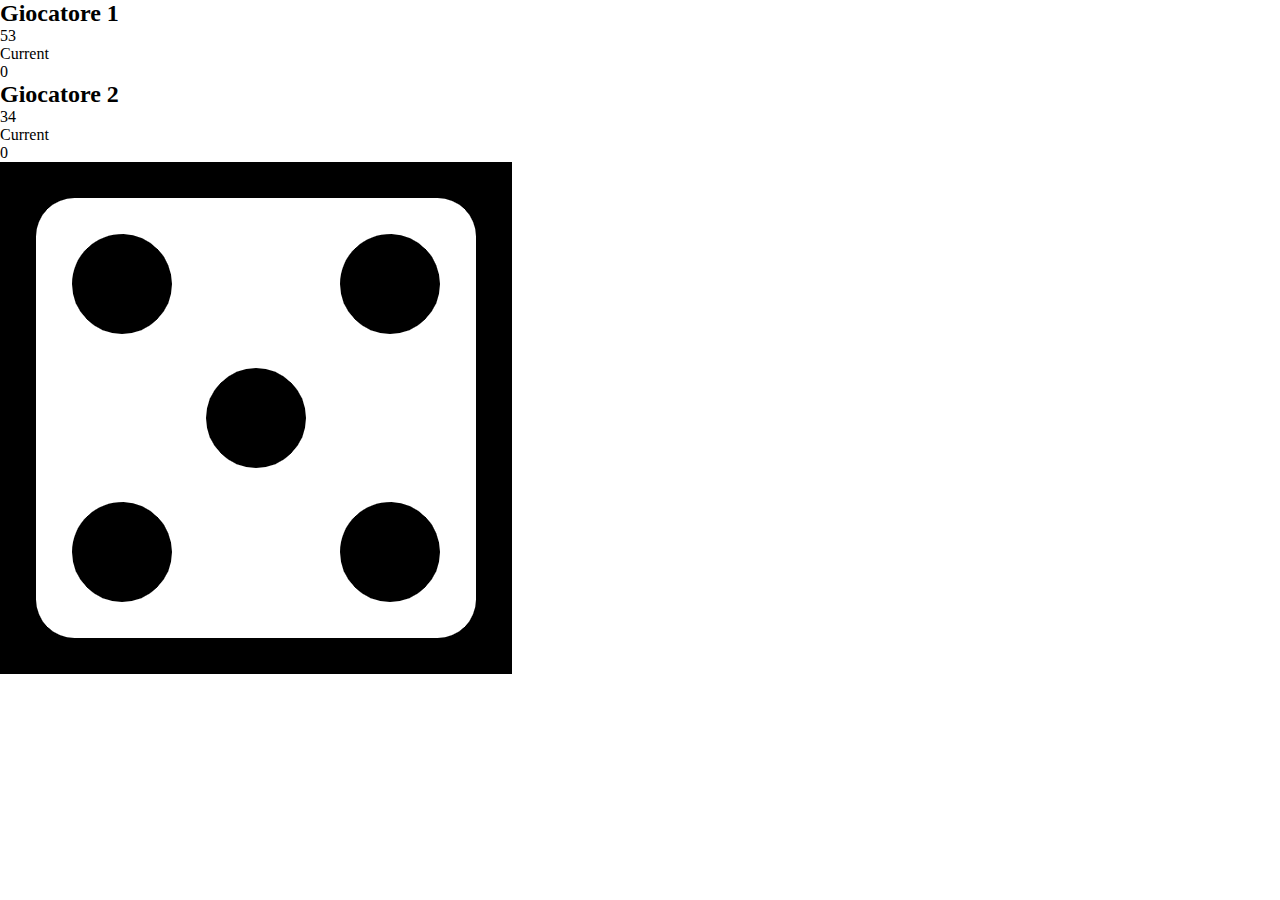
==== 1 - Dice Game/index.html @ 5633fa26 "Inserite info giocatori e punteggio nel file html" ====
<!DOCTYPE html>
<html lang="en">
<head>
    <meta charset="UTF-8">
    <meta http-equiv="X-UA-Compatible" content="IE=edge">
    <meta name="viewport" content="width=device-width, initial-scale=1.0">
    <title>Dice Game</title>
    <link rel="stylesheet" href="style.css">
</head>
<body>
    <script src="main.js"></script>
    <main>
        <section class="player playr-00 player--active">
        <h2 class="name" id="name--0">Giocatore 1</h2>
        <p class="score" id="score--0">53</p>
        <div class="current">
            <p class="current-label">Current</p>
            <p class="current-score" id="current--0">0</p>
        </div>
        </section>
        <section class="player player--1">
        <h2 class="name" id="name--1">Giocatore 2</h2>
        <p class="score" id="score--1">34</p>
        <div class="current">
            <p class="current-label">Current</p>
            <p class="current-score" id="current--1">0</p>
        </section>

        <img src="dice-six-faces-five.png" alt="Playing dice" class="dice" />
        
    </main>
</body>
</html>
---- 1 - Dice Game/style.css ----
* {
    margin: 0;
    padding: 0;
    box-sizing: border-box;
}
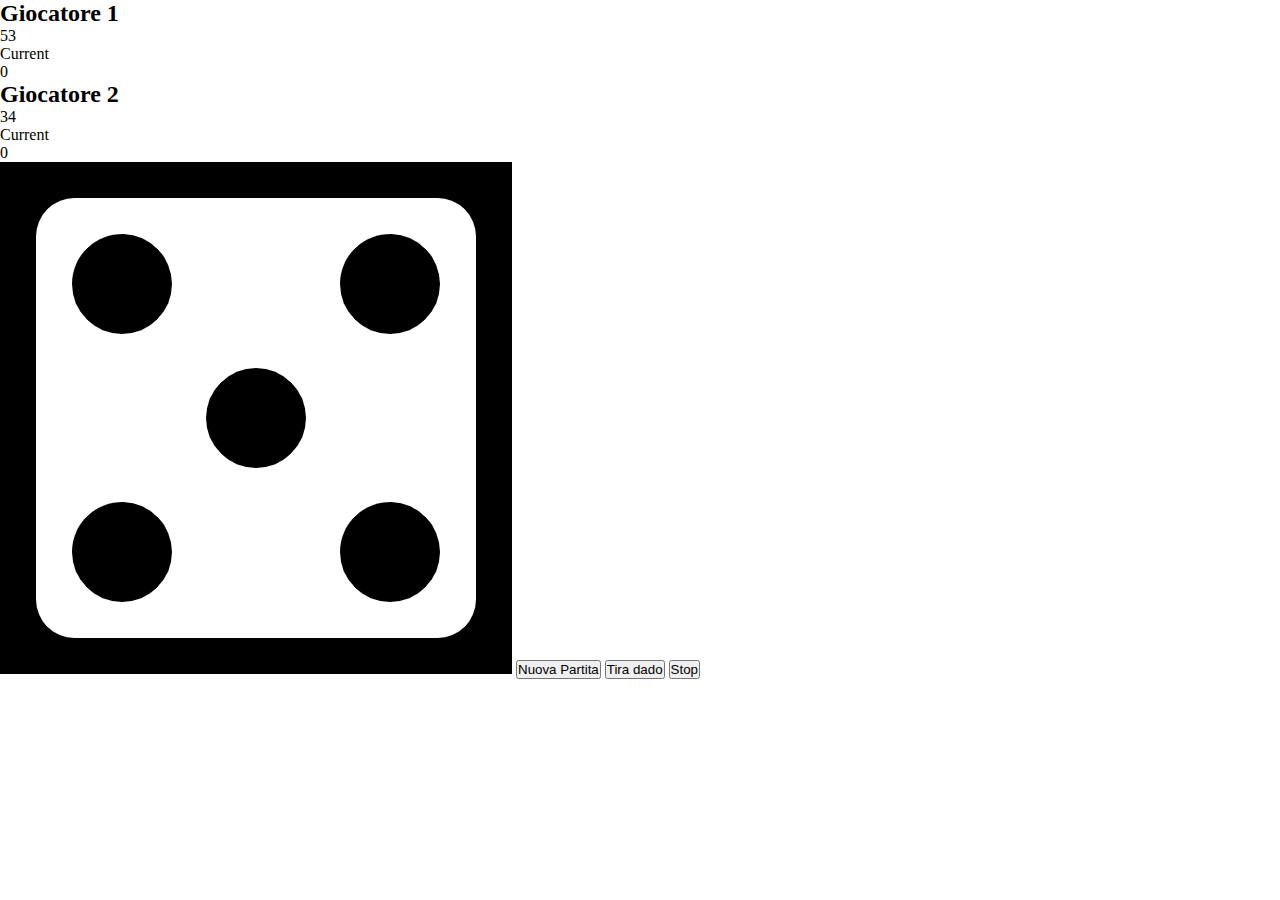
==== commit 316102cf: "aggiunti bottoni" ====
--- a/1 - Dice Game/index.html
+++ b/1 - Dice Game/index.html
@@ -27,7 +27,9 @@
         </section>
 
         <img src="dice-six-faces-five.png" alt="Playing dice" class="dice" />
-        
+        <button class="btn btn--new">Nuova Partita</button>
+        <button class="btn btn--roll">Tira dado</button>
+        <button class="btn btn--hold">Stop</button>
     </main>
 </body>
 </html>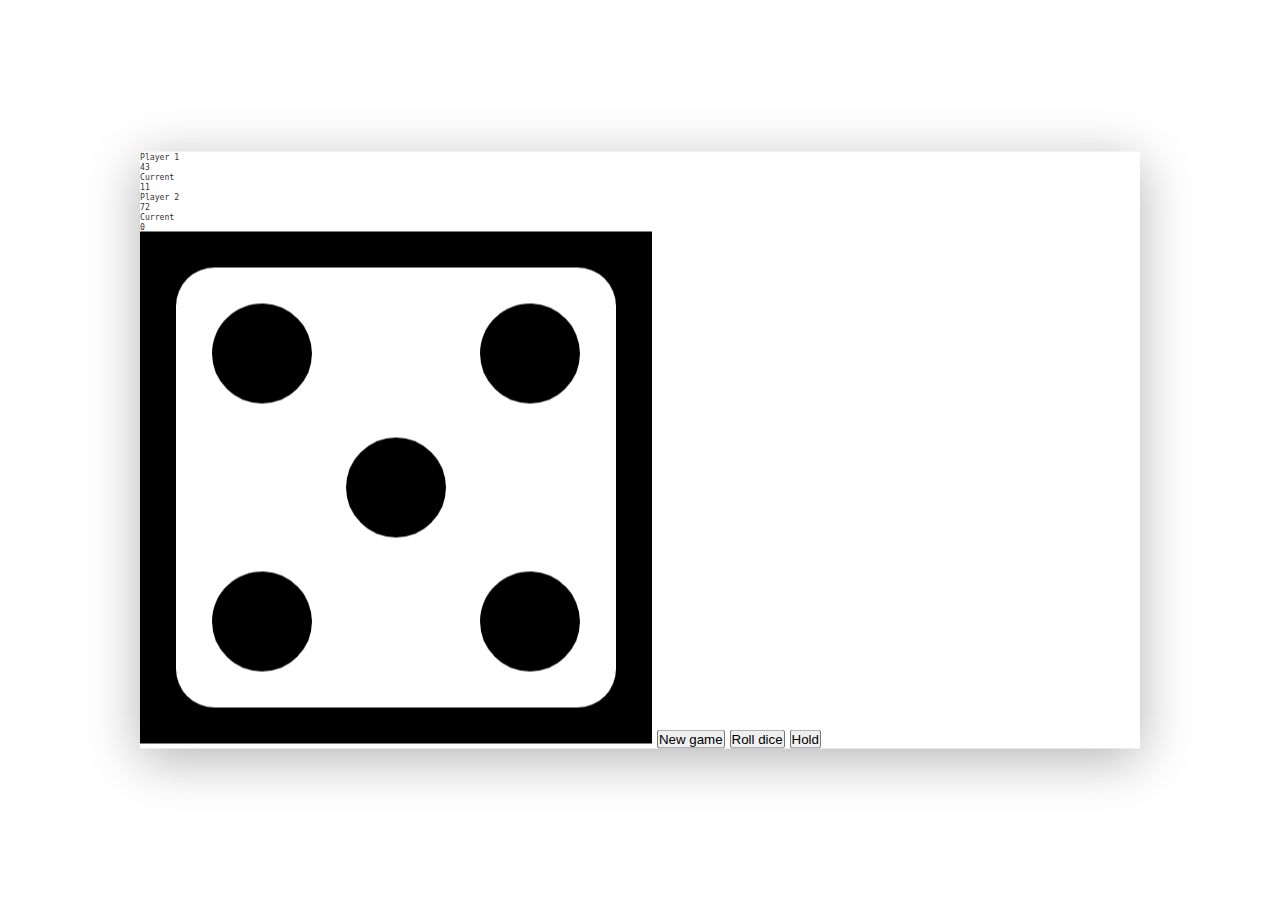
==== commit 66f7bb02: "Modificata e ripulita interfaccia" ====
--- a/1 - Dice Game/index.html
+++ b/1 - Dice Game/index.html
@@ -9,27 +9,30 @@
 </head>
 <body>
     <script src="main.js"></script>
-    <main>
-        <section class="player playr-00 player--active">
-        <h2 class="name" id="name--0">Giocatore 1</h2>
-        <p class="score" id="score--0">53</p>
-        <div class="current">
-            <p class="current-label">Current</p>
-            <p class="current-score" id="current--0">0</p>
+    <div class="wrapper clearfix">
+        <div class="player-0-panel active">
+            <div class="player-name" id="name-0">Player 1</div>
+            <div class="player-score" id="score-0">43</div>
+            <div class="player-current-box">
+                <div class="player-current-label">Current</div>
+                <div class="player-current-score" id="current-0">11</div>
+            </div>
         </div>
-        </section>
-        <section class="player player--1">
-        <h2 class="name" id="name--1">Giocatore 2</h2>
-        <p class="score" id="score--1">34</p>
-        <div class="current">
-            <p class="current-label">Current</p>
-            <p class="current-score" id="current--1">0</p>
-        </section>
+        
+        <div class="player-1-panel">
+            <div class="player-name" id="name-1">Player 2</div>
+            <div class="player-score" id="score-1">72</div>
+            <div class="player-current-box">
+                <div class="player-current-label">Current</div>
+                <div class="player-current-score" id="current-1">0</div>
+            </div>
+        </div>
 
         <img src="dice-six-faces-five.png" alt="Playing dice" class="dice" />
-        <button class="btn btn--new">Nuova Partita</button>
-        <button class="btn btn--roll">Tira dado</button>
-        <button class="btn btn--hold">Stop</button>
+        <button class="btn-new"><i class="ion-ios-plus-outline"></i>New game</button>
+        <button class="btn-roll"><i class="ion-ios-loop"></i>Roll dice</button>
+        <button class="btn-hold"><i class="ion-ios-download-outline"></i>Hold</button>
+            
     </main>
 </body>
 </html>--- a/1 - Dice Game/style.css
+++ b/1 - Dice Game/style.css
@@ -1,5 +1,45 @@
+@import url('https://fonts.googleapis.com/css2?family=Roboto+Mono:wght@400;500&family=Trispace:wght@100;400&display=swap');
+
 * {
     margin: 0;
     padding: 0;
     box-sizing: border-box;
-}+}
+
+html {
+    font-size: 62.5%;
+    box-sizing: border-box;
+}
+
+.clearfix::after {
+    content: "";
+    display: table;
+    clear: both;
+}
+
+body {
+    background-size: cover;
+    background-position: center;
+    position: relative;
+    font-family: monospace;, sans-serif;
+    font-weight: 400;
+    height: 100vh;
+    color: #333;
+    display:flex;
+    align-items:center;
+    justify-content: center;
+    
+
+}
+
+.wrapper {
+    width: 1000px;
+    position: absolute;
+    top: 50%;
+    left: 50%;
+    transform: translate(-50%, -50%);
+    background-color: #fff;
+    box-shadow: 0px 10px 50px rgba(0, 0, 0, 0.3);
+    overflow: hidden;
+
+
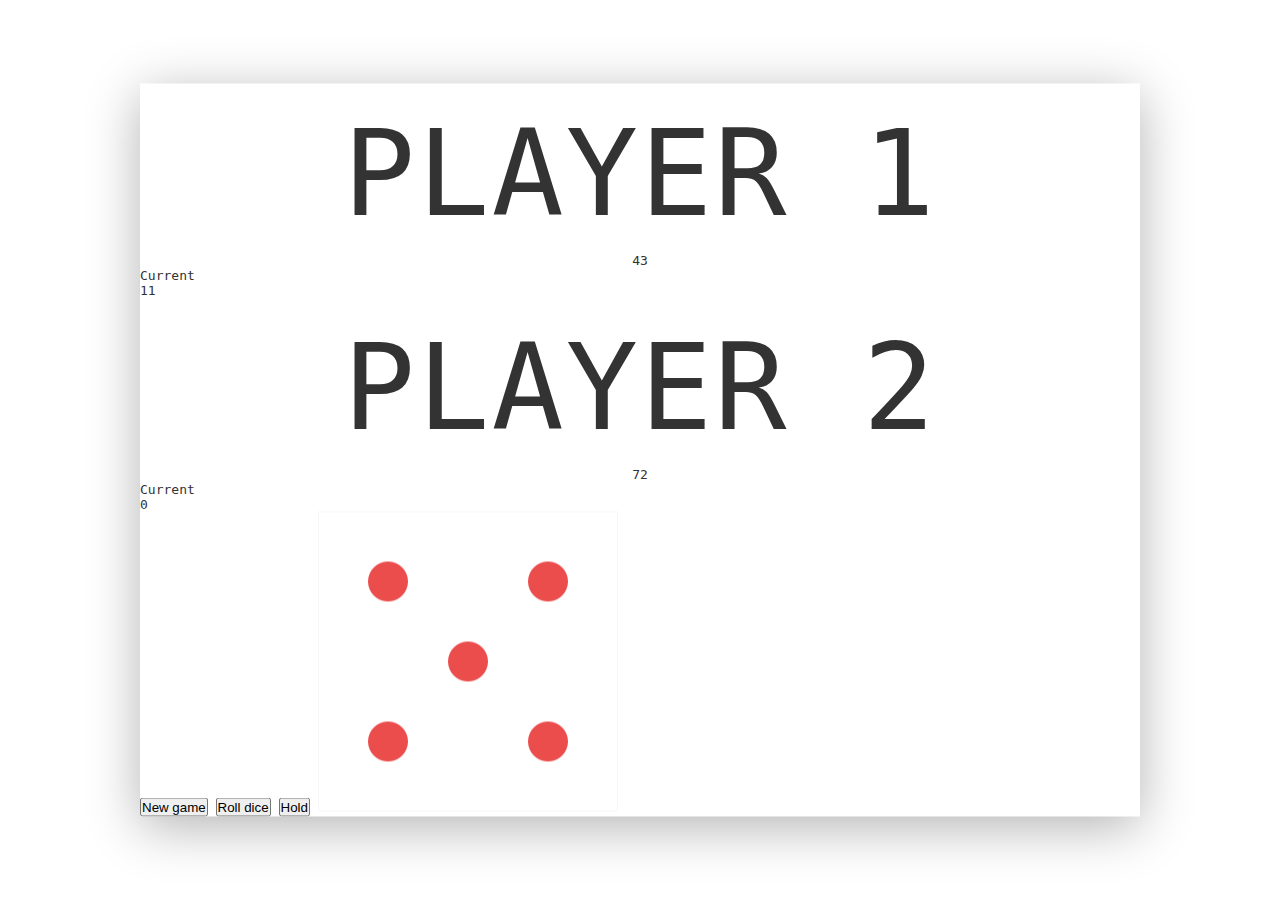
==== commit b6a63ed4: "cambiate immagini dadi" ====
--- a/1 - Dice Game/index.html
+++ b/1 - Dice Game/index.html
@@ -28,11 +28,11 @@
             </div>
         </div>
 
-        <img src="dice-six-faces-five.png" alt="Playing dice" class="dice" />
         <button class="btn-new"><i class="ion-ios-plus-outline"></i>New game</button>
         <button class="btn-roll"><i class="ion-ios-loop"></i>Roll dice</button>
         <button class="btn-hold"><i class="ion-ios-download-outline"></i>Hold</button>
-            
+        <img src="dice-5.png" alt="Dice" class="dice">
+
     </main>
 </body>
 </html>--- a/1 - Dice Game/style.css
+++ b/1 - Dice Game/style.css
@@ -7,7 +7,7 @@
 }
 
 html {
-    font-size: 62.5%;
+    font-size: 100%;
     box-sizing: border-box;
 }
 
@@ -43,3 +43,27 @@
     overflow: hidden;
 
 
+<<<<<<< HEAD
+.player-0-panel,
+.player-1-panel {
+    width: 50%;
+    float: left;
+    height: 600px;
+    padding: 100px;
+}
+
+.player-name {
+    font-size: 120px;
+    text-align: center;
+    text-transform: uppercase;
+    letter-spacing: 2px;
+    font-weight: 400;
+    margin-top: 20px;
+    margin-bottom: 10px;
+    position:relative;
+
+}
+
+.player-score{
+    text-align: center;
+}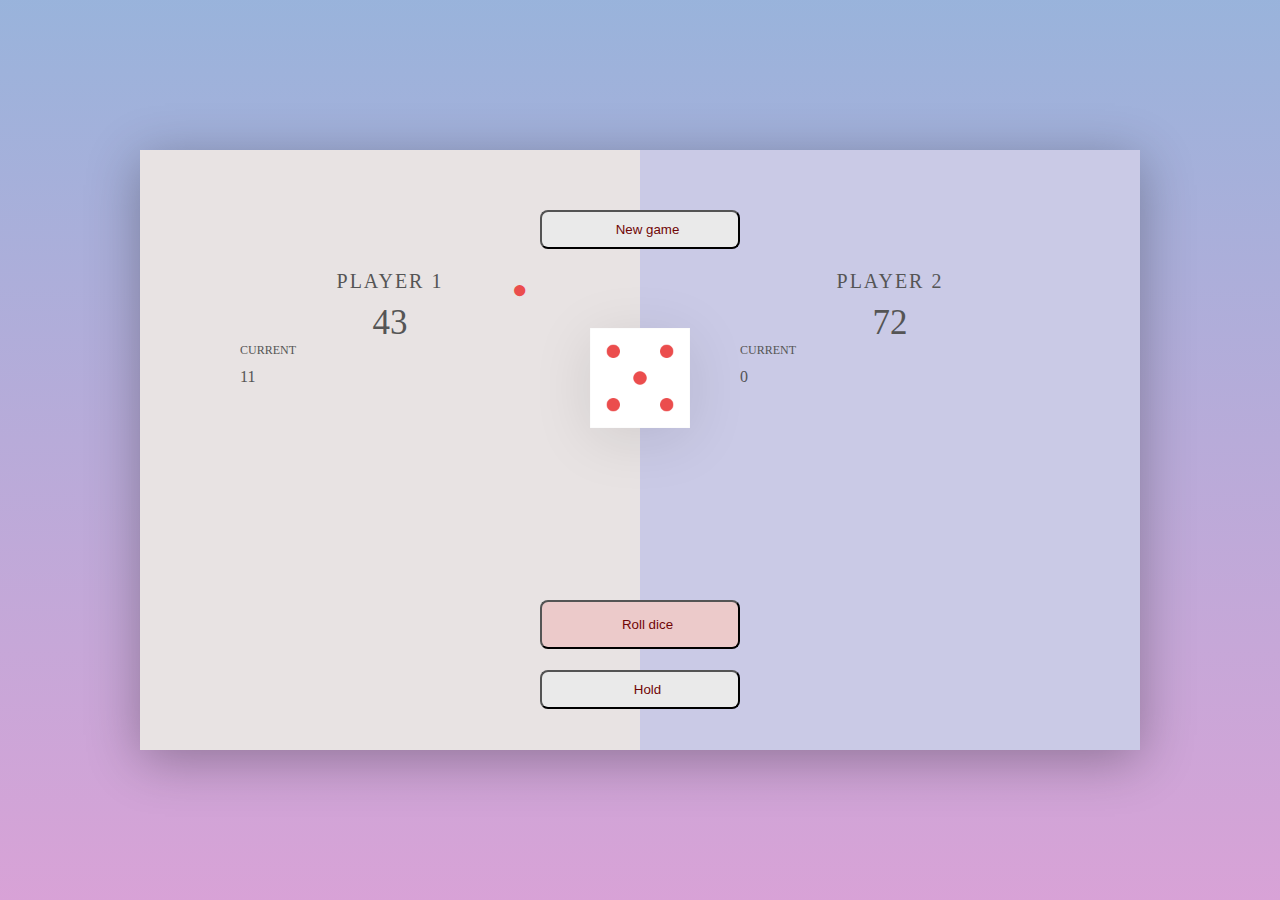
==== commit e0f6c23f: "inserito css finale e modificati colori" ====
--- a/1 - Dice Game/index.html
+++ b/1 - Dice Game/index.html
@@ -28,7 +28,7 @@
             </div>
         </div>
 
-        <button class="btn-new"><i class="ion-ios-plus-outline"></i>New game</button>
+        <button class="btn-new"><i class="ion-ios-plus-outline" id="btn-new"></i>New game</button>
         <button class="btn-roll"><i class="ion-ios-loop"></i>Roll dice</button>
         <button class="btn-hold"><i class="ion-ios-download-outline"></i>Hold</button>
         <img src="dice-5.png" alt="Dice" class="dice">
--- a/1 - Dice Game/style.css
+++ b/1 - Dice Game/style.css
@@ -1,49 +1,34 @@
 @import url('https://fonts.googleapis.com/css2?family=Roboto+Mono:wght@400;500&family=Trispace:wght@100;400&display=swap');
-
 * {
     margin: 0;
     padding: 0;
     box-sizing: border-box;
 }
-
-html {
-    font-size: 100%;
-    box-sizing: border-box;
-}
-
 .clearfix::after {
     content: "";
     display: table;
     clear: both;
 }
-
 body {
+    background-image: linear-gradient(rgba(0, 66, 166, 0.4), rgba(158, 23, 154, 0.4)), url(back.jpg);
     background-size: cover;
     background-position: center;
+    font-family: Lato;
+    font-weight: 300;
     position: relative;
-    font-family: monospace;, sans-serif;
-    font-weight: 400;
     height: 100vh;
-    color: #333;
-    display:flex;
-    align-items:center;
-    justify-content: center;
-    
-
+    color: #555;
 }
-
 .wrapper {
     width: 1000px;
     position: absolute;
     top: 50%;
     left: 50%;
     transform: translate(-50%, -50%);
-    background-color: #fff;
+    background-color: rgb(202, 202, 230);
     box-shadow: 0px 10px 50px rgba(0, 0, 0, 0.3);
     overflow: hidden;
-
-
-<<<<<<< HEAD
+}
 .player-0-panel,
 .player-1-panel {
     width: 50%;
@@ -51,19 +36,98 @@
     height: 600px;
     padding: 100px;
 }
-
 .player-name {
-    font-size: 120px;
+    font-size: 20px;
     text-align: center;
     text-transform: uppercase;
     letter-spacing: 2px;
-    font-weight: 400;
+    font-weight: 100;
     margin-top: 20px;
     margin-bottom: 10px;
-    position:relative;
+    position: relative;
+}
+.player-score{
+    text-align: center;
+    font-size: 35px;
+    font-weight: 200;
+    color: royalblue
+    margin-bottom: 130px;
+}
+.active {background-color:#e8e3e3; }
+.active .player-name {font-weight: 400}
 
+.active .player-name::after {
+    content: "\2022";
+    font-size: 47px;
+    position: absolute;
+    color: #EB4D4D;
+    top: -7px;
+    right: 10px;
+}
+.player-current-label {
+    text-transform: uppercase;
+    margin-bottom: 10px;
+    font-size: 12px
+    
+}
+.player-current-score {
+    font-size: 30px
+    align: center;
+}
+.btn-roll {
+    position: absolute;
+    width: 200px;
+    left: 50%;transform: translateX(-50%);
+    color: #700606;
+    padding-top: 15px;
+    padding-bottom: 15px;
+    background-color: #eccaca;
+    cursor: pointer;
+    border-radius: 8px;
+    font-weight: 400;
+    transition: background-color 0.3s, color 0.3s;
+}
+button {
+    position: absolute;
+    width: 200px;
+    left: 50%;transform: translateX(-50%);
+    color: #700606;
+    padding-top: 10px;
+    padding-bottom: 10px;
+    background-color: #eaeaea;
+    cursor: pointer;
+    border-radius: 8px;
+    font-weight: 300;
+    transition: background-color 0.3s, color 0.3s;
+}
+button:hover {font-weight: 600; color:crimson }
+button:hover i {margin-right: 10px; margin-top;: 10px}
+
+button:focus {
+    outline: none
+}
+i {
+    color: #EB4D4D;
+    display: inline-block;
+    margin-right: 15px;
+    font-size: 32px;
+    line-height: 1;
+    vertical-align: text-top;
+    margin-top: -4px;
+    transition: margin 0.3s;
+}
+.btn-new { top: 60px;}
+.btn-roll { top: 450px;}
+.btn-hold { top: 520px;}
+
+.dice {
+    position: absolute;
+    left: 50%;
+    top: 178px;
+    transform: translateX(-50%);
+    height: 100px;
+    box-shadow: 0px 10px 60px rgba(0, 0, 0, 0.10);
 }
 
-.player-score{
-    text-align: center;
-}+.winner { background-color: #f7f7f7; }
+.winner .player-name { font-weight: 300; color: #EB4D4D; }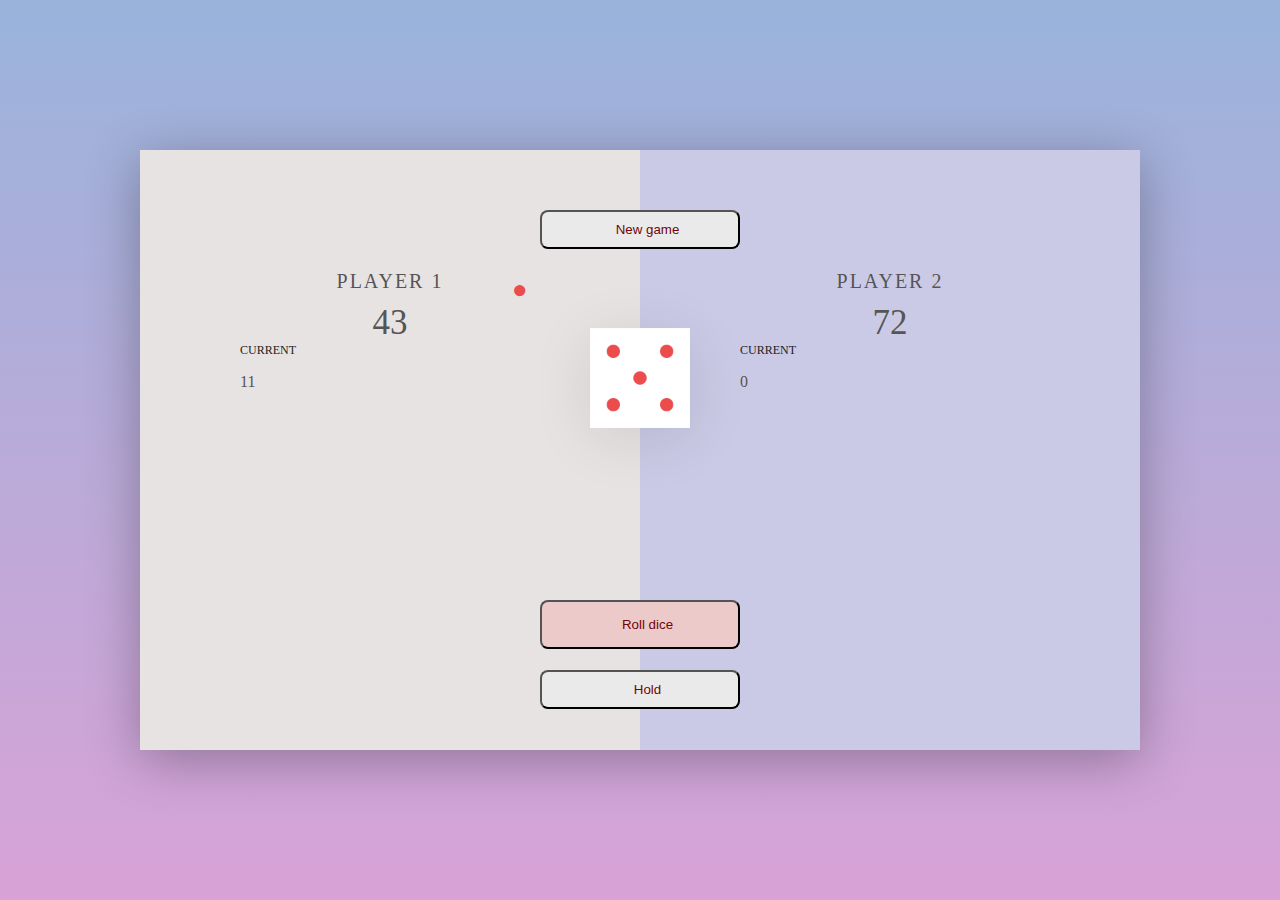
==== commit 91f3217c: "inserito corpo js e modificato css" ====
--- a/1 - Dice Game/index.html
+++ b/1 - Dice Game/index.html
@@ -7,32 +7,34 @@
     <title>Dice Game</title>
     <link rel="stylesheet" href="style.css">
 </head>
-<body>
-    <script src="main.js"></script>
-    <div class="wrapper clearfix">
-        <div class="player-0-panel active">
-            <div class="player-name" id="name-0">Player 1</div>
-            <div class="player-score" id="score-0">43</div>
-            <div class="player-current-box">
-                <div class="player-current-label">Current</div>
-                <div class="player-current-score" id="current-0">11</div>
+    <body>
+        <script src="main.js"></script>
+        <div class="wrapper clearfix">
+            <div class="player-0-panel active">
+                <div class="player-name" id="name-0">Player 1</div>
+                <div class="player-score" id="score-0">43</div>
+                <div class="player-current-box">
+                    <div class="player-current-label">Current</div>
+                    <div class="player-current-score" id="current-0">11</div>
+                </div>
             </div>
+            
+            <div class="player-1-panel">
+                <div class="player-name" id="name-1">Player 2</div>
+                <div class="player-score" id="score-1">72</div>
+                <div class="player-current-box">
+                    <div class="player-current-label">Current</div>
+                    <div class="player-current-score" id="current-1">0</div>
+                </div>
+            </div>
+
+            <button class="btn-new"><i class="ion-ios-plus-outline"></i>New game</button>
+            <button class="btn-roll"><i class="ion-ios-loop"></i>Roll dice</button>
+            <button class="btn-hold"><i class="ion-ios-download-outline"></i>Hold</button>
+            
+            <img src="dice-5.png" alt="Dice" class="dice">
         </div>
         
-        <div class="player-1-panel">
-            <div class="player-name" id="name-1">Player 2</div>
-            <div class="player-score" id="score-1">72</div>
-            <div class="player-current-box">
-                <div class="player-current-label">Current</div>
-                <div class="player-current-score" id="current-1">0</div>
-            </div>
-        </div>
-
-        <button class="btn-new"><i class="ion-ios-plus-outline" id="btn-new"></i>New game</button>
-        <button class="btn-roll"><i class="ion-ios-loop"></i>Roll dice</button>
-        <button class="btn-hold"><i class="ion-ios-download-outline"></i>Hold</button>
-        <img src="dice-5.png" alt="Dice" class="dice">
-
-    </main>
-</body>
+        <script src="app.js"></script>
+    </body>
 </html>--- a/1 - Dice Game/style.css
+++ b/1 - Dice Game/style.css
@@ -66,9 +66,9 @@
 }
 .player-current-label {
     text-transform: uppercase;
-    margin-bottom: 10px;
-    font-size: 12px
-    
+    margin-bottom: 15px;
+    font-size: 12px;
+    color: #222;
 }
 .player-current-score {
     font-size: 30px
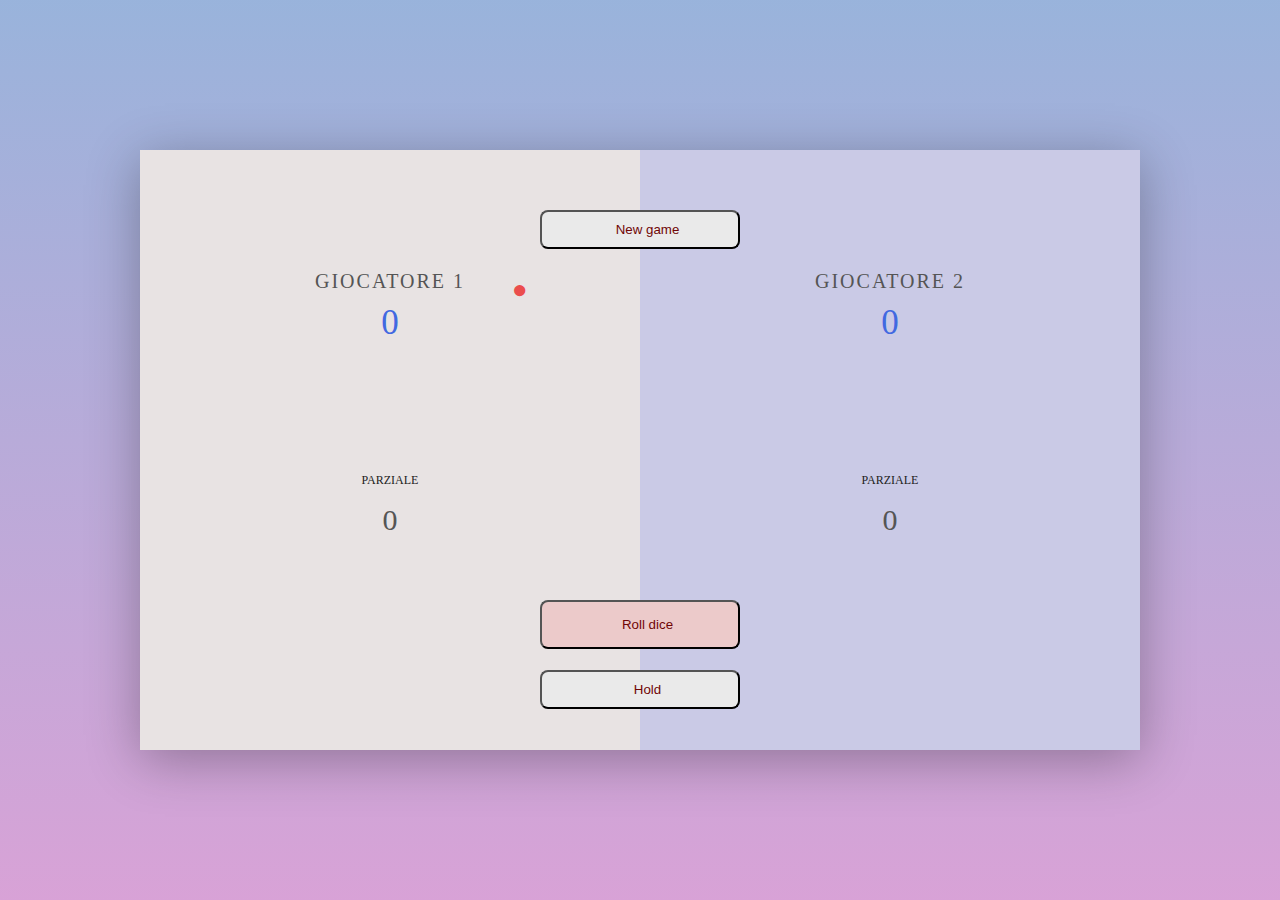
==== commit 96fba955: "tradotto in italiano" ====
--- a/1 - Dice Game/index.html
+++ b/1 - Dice Game/index.html
@@ -14,7 +14,7 @@
                 <div class="player-name" id="name-0">Player 1</div>
                 <div class="player-score" id="score-0">43</div>
                 <div class="player-current-box">
-                    <div class="player-current-label">Current</div>
+                    <div class="player-current-label">Parziale</div>
                     <div class="player-current-score" id="current-0">11</div>
                 </div>
             </div>
@@ -23,7 +23,7 @@
                 <div class="player-name" id="name-1">Player 2</div>
                 <div class="player-score" id="score-1">72</div>
                 <div class="player-current-box">
-                    <div class="player-current-label">Current</div>
+                    <div class="player-current-label">Parziale</div>
                     <div class="player-current-score" id="current-1">0</div>
                 </div>
             </div>
--- a/1 - Dice Game/style.css
+++ b/1 - Dice Game/style.css
@@ -50,7 +50,7 @@
     text-align: center;
     font-size: 35px;
     font-weight: 200;
-    color: royalblue
+    color: royalblue;
     margin-bottom: 130px;
 }
 .active {background-color:#e8e3e3; }
@@ -69,10 +69,12 @@
     margin-bottom: 15px;
     font-size: 12px;
     color: #222;
+    text-align: center;
 }
 .player-current-score {
-    font-size: 30px
-    align: center;
+    font-size: 30px;
+    box-align:right;
+    text-align: center;
 }
 .btn-roll {
     position: absolute;
@@ -101,7 +103,7 @@
     transition: background-color 0.3s, color 0.3s;
 }
 button:hover {font-weight: 600; color:crimson }
-button:hover i {margin-right: 10px; margin-top;: 10px}
+button:hover i {margin-right: 10px; margin-top: 10px}
 
 button:focus {
     outline: none
